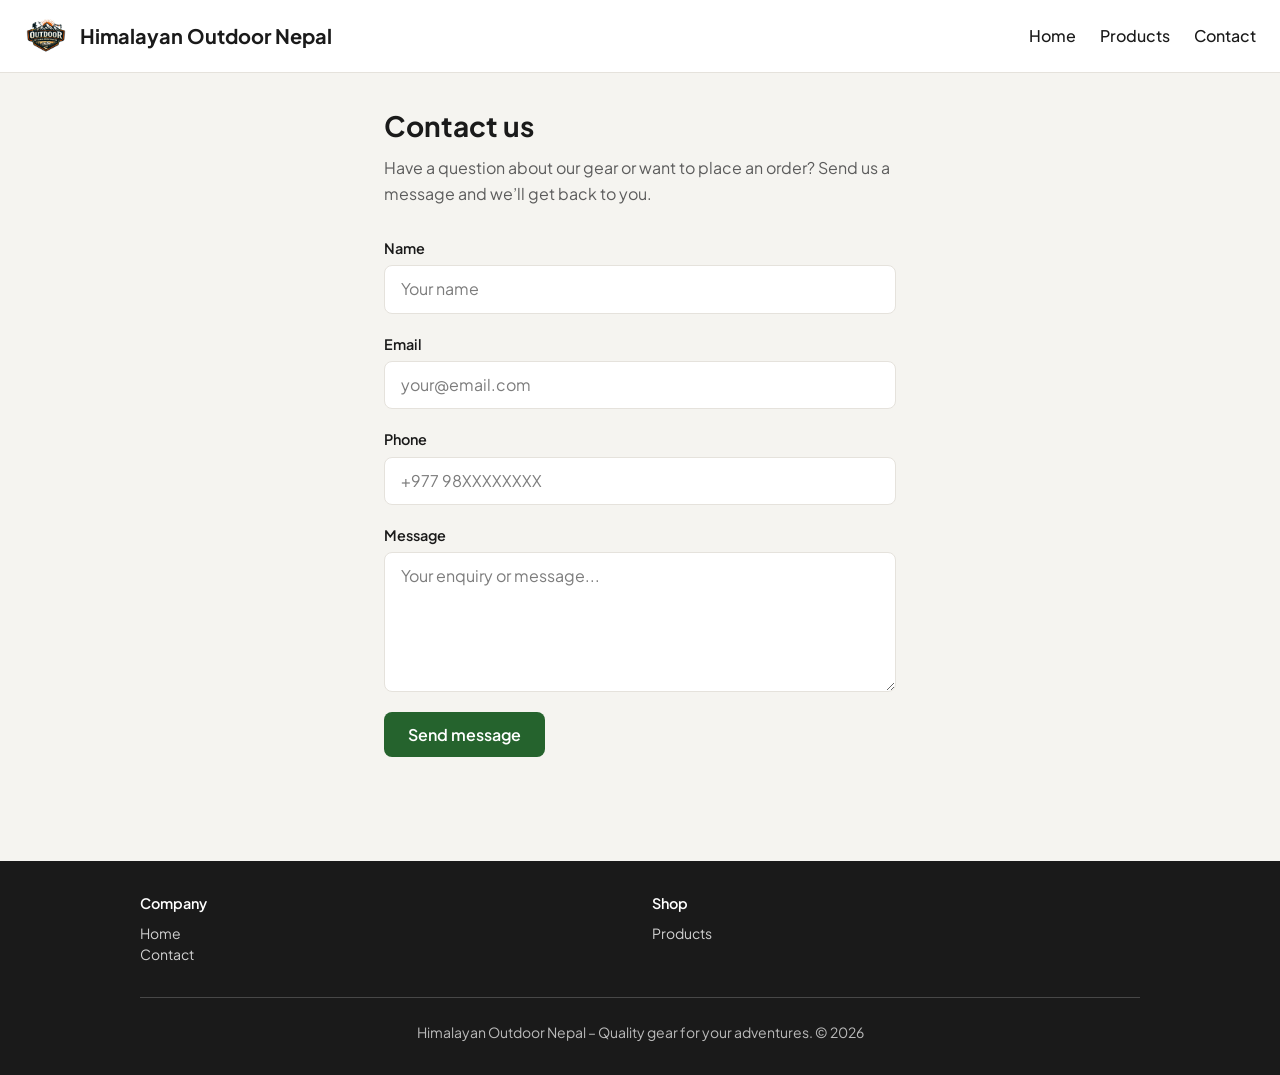
==== contact.html @ f635752b "Add contact page with form and phone field, update nav and footer links Made-with: Cursor" ====
<!DOCTYPE html>
<html lang="en">
<head>
  <meta charset="UTF-8">
  <meta name="viewport" content="width=device-width, initial-scale=1.0">
  <title>Contact – Himalayan Outdoor Nepal</title>
  <meta name="description" content="Get in touch for product enquiries, orders, or support. We'd love to hear from you.">
  <link rel="preconnect" href="https://fonts.googleapis.com">
  <link rel="preconnect" href="https://fonts.gstatic.com" crossorigin>
  <link href="https://fonts.googleapis.com/css2?family=Plus+Jakarta+Sans:wght@400;500;600;700&display=swap" rel="stylesheet">
  <link rel="stylesheet" href="css/style.css">
</head>
<body>
  <header class="site-header">
    <a href="index.html" class="header-brand" aria-label="Himalayan Outdoor Nepal – Home">
      <img src="logo/Himalayan_outdoor_Logo.jpg" alt="" class="site-logo" width="48" height="48">
      <span class="site-title">Himalayan Outdoor Nepal</span>
    </a>
    <nav class="site-nav" aria-label="Main navigation">
      <a href="index.html" class="nav-link">Home</a>
      <a href="index.html#products" class="nav-link">Products</a>
      <a href="contact.html" class="nav-link">Contact</a>
    </nav>
    <button type="button" class="nav-toggle" aria-label="Open menu" aria-expanded="false">
      <span class="nav-toggle__bar"></span>
      <span class="nav-toggle__bar"></span>
      <span class="nav-toggle__bar"></span>
    </button>
  </header>

  <main class="contact-page">
    <div class="contact-page__inner">
      <h1 class="contact-page__title">Contact us</h1>
      <p class="contact-page__intro">Have a question about our gear or want to place an order? Send us a message and we’ll get back to you.</p>

      <form class="contact-form" id="contact-form" action="https://formspree.io/f/mqedoqld" method="POST">
        <input type="hidden" name="_subject" value="Enquiry from Himalayan Outdoor Nepal">
        <div class="form-group">
          <label for="contact-name" class="form-label">Name</label>
          <input type="text" id="contact-name" name="name" class="form-input" required placeholder="Your name">
        </div>
        <div class="form-group">
          <label for="contact-email" class="form-label">Email</label>
          <input type="email" id="contact-email" name="email" class="form-input" required placeholder="your@email.com">
        </div>
        <div class="form-group">
          <label for="contact-phone" class="form-label">Phone</label>
          <input type="tel" id="contact-phone" name="phone" class="form-input" placeholder="+977 98XXXXXXXX">
        </div>
        <div class="form-group">
          <label for="contact-message" class="form-label">Message</label>
          <textarea id="contact-message" name="message" class="form-input form-textarea" required rows="5" placeholder="Your enquiry or message..."></textarea>
        </div>
        <button type="submit" class="btn btn--primary">Send message</button>
        <p id="form-status" class="form-status" aria-live="polite"></p>
      </form>
    </div>
  </main>

  <footer class="site-footer">
    <div class="footer__inner">
      <div class="footer__grid">
        <div class="footer__col">
          <h3 class="footer__heading">Company</h3>
          <ul class="footer__links">
            <li><a href="index.html">Home</a></li>
            <li><a href="contact.html">Contact</a></li>
          </ul>
        </div>
        <div class="footer__col">
          <h3 class="footer__heading">Shop</h3>
          <ul class="footer__links">
            <li><a href="index.html#products">Products</a></li>
          </ul>
        </div>
      </div>
      <p class="footer__copy">Himalayan Outdoor Nepal – Quality gear for your adventures. &copy; <span id="year"></span></p>
    </div>
  </footer>

  <script src="js/contact.js"></script>
</body>
</html>
---- css/style.css ----
/* Himalayan Outdoor Nepal - Product Showcase */

:root {
  --color-bg: #f5f4f0;
  --color-surface: #ffffff;
  --color-text: #1a1a1a;
  --color-text-muted: #5c5c5c;
  --color-accent: #25632d;
  --color-accent-hover: #1e5024;
  --color-hero-bg: #1a2e1f;
  --color-border: #e5e2dc;
  --shadow: 0 2px 12px rgba(0, 0, 0, 0.06);
  --shadow-hover: 0 8px 28px rgba(0, 0, 0, 0.1);
  --radius: 12px;
  --radius-sm: 8px;
  --font-sans: 'Plus Jakarta Sans', system-ui, -apple-system, sans-serif;
}

*,
*::before,
*::after {
  box-sizing: border-box;
}

html {
  scroll-behavior: smooth;
}

body {
  margin: 0;
  font-family: var(--font-sans);
  font-size: 16px;
  line-height: 1.5;
  color: var(--color-text);
  background: var(--color-bg);
  min-height: 100vh;
}

img {
  max-width: 100%;
  height: auto;
  display: block;
}

a {
  color: var(--color-accent);
  text-decoration: none;
}

a:hover {
  text-decoration: underline;
}

/* Header */
.site-header {
  background: var(--color-surface);
  border-bottom: 1px solid var(--color-border);
  padding: 0.875rem 1.5rem;
  position: sticky;
  top: 0;
  z-index: 100;
  display: flex;
  align-items: center;
  justify-content: space-between;
  gap: 1rem;
}

.header-brand {
  display: flex;
  align-items: center;
  gap: 0.75rem;
  text-decoration: none;
  color: inherit;
}

.header-brand:hover {
  text-decoration: none;
}

.site-logo {
  width: 44px;
  height: 44px;
  object-fit: contain;
  border-radius: var(--radius-sm);
}

.site-title {
  margin: 0;
  font-size: 1.25rem;
  font-weight: 700;
  color: var(--color-text);
}

.site-nav {
  display: none;
  align-items: center;
  gap: 1.5rem;
}

.site-nav.is-open {
  display: flex;
}

.nav-link {
  font-weight: 500;
  color: var(--color-text);
  text-decoration: none;
}

.nav-link:hover {
  color: var(--color-accent);
  text-decoration: none;
}

.nav-toggle {
  display: flex;
  flex-direction: column;
  justify-content: center;
  gap: 5px;
  width: 44px;
  height: 44px;
  padding: 0;
  border: none;
  background: transparent;
  cursor: pointer;
  border-radius: var(--radius-sm);
}

.nav-toggle:hover {
  background: var(--color-bg);
}

.nav-toggle__bar {
  display: block;
  width: 22px;
  height: 2px;
  background: var(--color-text);
  border-radius: 1px;
  margin: 0 auto;
}

@media (max-width: 767px) {
  .site-header {
    position: relative;
    flex-wrap: wrap;
  }

  .site-nav {
    position: absolute;
    top: 100%;
    left: 0;
    right: 0;
    background: var(--color-surface);
    border-bottom: 1px solid var(--color-border);
    flex-direction: column;
    padding: 1rem 1.5rem;
    gap: 0.5rem;
    box-shadow: var(--shadow);
  }

  .site-nav.is-open {
    display: flex;
  }
}

@media (min-width: 768px) {
  .site-nav {
    display: flex;
  }

  .nav-toggle {
    display: none;
  }
}

/* Hero */
.hero {
  background: var(--color-hero-bg);
  color: #fff;
  padding: 3rem 1.5rem 4rem;
  text-align: center;
}

.hero__inner {
  max-width: 640px;
  margin: 0 auto;
}

.hero__eyebrow {
  margin: 0 0 0.5rem;
  font-size: 0.875rem;
  font-weight: 600;
  text-transform: uppercase;
  letter-spacing: 0.08em;
  opacity: 0.9;
}

.hero__title {
  margin: 0 0 0.75rem;
  font-size: 2rem;
  font-weight: 700;
  line-height: 1.2;
  letter-spacing: -0.02em;
}

.hero__tagline {
  margin: 0 0 1.5rem;
  font-size: 1.05rem;
  line-height: 1.6;
  opacity: 0.9;
}

.hero__cta {
  display: inline-block;
  padding: 0.75rem 1.5rem;
  background: #fff;
  color: var(--color-hero-bg);
  font-weight: 600;
  font-size: 0.95rem;
  border-radius: var(--radius-sm);
  text-decoration: none;
  transition: opacity 0.2s ease, transform 0.2s ease;
}

.hero__cta:hover {
  opacity: 0.95;
  transform: translateY(-1px);
  text-decoration: none;
}

@media (min-width: 640px) {
  .hero {
    padding: 4rem 1.5rem 5rem;
  }

  .hero__title {
    font-size: 2.5rem;
  }

  .hero__tagline {
    font-size: 1.15rem;
  }
}

/* Features strip */
.features {
  background: var(--color-surface);
  border-bottom: 1px solid var(--color-border);
  padding: 1.5rem;
}

.features__inner {
  max-width: 1000px;
  margin: 0 auto;
  display: grid;
  grid-template-columns: 1fr 1fr;
  gap: 1.5rem;
}

.feature {
  text-align: center;
}

.feature__icon {
  display: block;
  font-size: 1.5rem;
  margin-bottom: 0.5rem;
  opacity: 0.9;
}

.feature__title {
  margin: 0 0 0.25rem;
  font-size: 0.95rem;
  font-weight: 600;
  color: var(--color-text);
}

.feature__text {
  margin: 0;
  font-size: 0.8rem;
  color: var(--color-text-muted);
}

@media (min-width: 640px) {
  .features__inner {
    grid-template-columns: repeat(4, 1fr);
    gap: 2rem;
    padding: 0 1rem;
  }
}

/* Products section */
.products-section {
  padding: 3rem 1.5rem 4rem;
}

.products-section__inner {
  max-width: 1200px;
  margin: 0 auto;
}

.section-title {
  margin: 0 0 0.35rem;
  font-size: 1.75rem;
  font-weight: 700;
  color: var(--color-text);
  text-align: center;
}

.section-subtitle {
  margin: 0 0 2rem;
  font-size: 1rem;
  color: var(--color-text-muted);
  text-align: center;
}

.products-grid {
  display: grid;
  gap: 1.5rem;
  grid-template-columns: 1fr;
}

@media (min-width: 640px) {
  .products-grid {
    grid-template-columns: repeat(2, 1fr);
  }
}

@media (min-width: 1024px) {
  .products-grid {
    grid-template-columns: repeat(3, 1fr);
    gap: 2rem;
  }
}

/* Product card */
.product-card {
  background: var(--color-surface);
  border-radius: var(--radius);
  overflow: hidden;
  box-shadow: var(--shadow);
  transition: box-shadow 0.2s ease, transform 0.2s ease;
  cursor: pointer;
  border: 1px solid var(--color-border);
}

.product-card:hover {
  box-shadow: var(--shadow-hover);
  transform: translateY(-2px);
}

.product-card__image-wrap {
  aspect-ratio: 4 / 3;
  overflow: hidden;
  background: var(--color-border);
}

.product-card__image {
  width: 100%;
  height: 100%;
  object-fit: cover;
}

.product-card__body {
  padding: 1rem 1.25rem;
}

.product-card__name {
  margin: 0 0 0.35em;
  font-size: 1.1rem;
  font-weight: 600;
  color: var(--color-text);
}

.product-card__description {
  margin: 0;
  font-size: 0.9rem;
  color: var(--color-text-muted);
  display: -webkit-box;
  -webkit-line-clamp: 2;
  -webkit-box-orient: vertical;
  overflow: hidden;
}

.product-card__cta {
  margin-top: 0.75rem;
  font-size: 0.875rem;
  font-weight: 600;
  color: var(--color-accent);
}

.product-card:hover .product-card__cta {
  text-decoration: underline;
}

/* Modal */
.modal-overlay {
  position: fixed;
  inset: 0;
  background: rgba(0, 0, 0, 0.5);
  display: flex;
  align-items: center;
  justify-content: center;
  z-index: 200;
  padding: 1rem;
  opacity: 0;
  visibility: hidden;
  transition: opacity 0.2s ease, visibility 0.2s ease;
}

.modal-overlay.is-open {
  opacity: 1;
  visibility: visible;
}

.modal {
  background: var(--color-surface);
  border-radius: var(--radius);
  max-width: 520px;
  width: 100%;
  max-height: 90vh;
  overflow-y: auto;
  box-shadow: 0 20px 40px rgba(0, 0, 0, 0.2);
  transform: scale(0.95);
  transition: transform 0.2s ease;
}

.modal-overlay.is-open .modal {
  transform: scale(1);
}

.modal__image-wrap {
  aspect-ratio: 16 / 10;
  overflow: hidden;
  background: var(--color-border);
}

.modal__image {
  width: 100%;
  height: 100%;
  object-fit: cover;
}

.modal__body {
  padding: 1.5rem;
}

.modal__close {
  position: absolute;
  top: 1rem;
  right: 1rem;
  width: 2.5rem;
  height: 2.5rem;
  border: none;
  border-radius: var(--radius-sm);
  background: rgba(255, 255, 255, 0.9);
  cursor: pointer;
  font-size: 1.25rem;
  line-height: 1;
  color: var(--color-text);
  z-index: 1;
  display: flex;
  align-items: center;
  justify-content: center;
  transition: background 0.2s ease;
}

.modal__close:hover {
  background: var(--color-surface);
}

.modal__header {
  position: relative;
}


.modal__name {
  margin: 0 0 0.5rem;
  font-size: 1.35rem;
  font-weight: 700;
  color: var(--color-text);
}

.modal__description {
  margin: 0 0 1rem;
  color: var(--color-text-muted);
  font-size: 0.95rem;
}

.modal__specs {
  margin: 0;
  padding: 0;
  list-style: none;
  border-top: 1px solid var(--color-border);
  padding-top: 1rem;
}

.modal__specs dt {
  font-weight: 600;
  font-size: 0.8rem;
  text-transform: uppercase;
  letter-spacing: 0.05em;
  color: var(--color-text-muted);
  margin-top: 0.75rem;
}

.modal__specs dt:first-child {
  margin-top: 0;
}

.modal__specs dd {
  margin: 0.25rem 0 0;
  color: var(--color-text);
}

/* Testimonials */
.testimonials {
  background: var(--color-surface);
  padding: 3rem 1.5rem;
  border-top: 1px solid var(--color-border);
}

.testimonials__inner {
  max-width: 1000px;
  margin: 0 auto;
}

.testimonials .section-title {
  margin-bottom: 1.5rem;
}

.testimonials__grid {
  display: grid;
  gap: 1.5rem;
  grid-template-columns: 1fr;
}

.testimonial {
  margin: 0;
  padding: 1.25rem;
  background: var(--color-bg);
  border-radius: var(--radius);
  border: 1px solid var(--color-border);
}

.testimonial__text {
  margin: 0 0 0.75rem;
  font-size: 0.95rem;
  line-height: 1.6;
  color: var(--color-text);
  font-style: italic;
}

.testimonial__cite {
  font-size: 0.85rem;
  color: var(--color-text-muted);
  font-style: normal;
}

@media (min-width: 640px) {
  .testimonials__grid {
    grid-template-columns: repeat(3, 1fr);
  }
}

/* CTA */
.cta {
  background: var(--color-accent);
  color: #fff;
  padding: 3rem 1.5rem;
  text-align: center;
}

.cta__inner {
  max-width: 520px;
  margin: 0 auto;
}

.cta__title {
  margin: 0 0 0.5rem;
  font-size: 1.5rem;
  font-weight: 700;
}

.cta__text {
  margin: 0 0 1.25rem;
  font-size: 1rem;
  opacity: 0.95;
}

.cta__button {
  display: inline-block;
  padding: 0.75rem 1.5rem;
  background: #fff;
  color: var(--color-accent);
  font-weight: 600;
  font-size: 0.95rem;
  border-radius: var(--radius-sm);
  text-decoration: none;
  transition: opacity 0.2s ease, transform 0.2s ease;
}

.cta__button:hover {
  opacity: 0.95;
  transform: translateY(-1px);
  text-decoration: none;
  color: var(--color-accent);
}

@media (min-width: 640px) {
  .cta__title {
    font-size: 1.75rem;
  }
}

/* Contact page */
.contact-page {
  padding: 2rem 1.5rem 4rem;
  max-width: 560px;
  margin: 0 auto;
}

.contact-page__title {
  margin: 0 0 0.5rem;
  font-size: 1.75rem;
  font-weight: 700;
  color: var(--color-text);
}

.contact-page__intro {
  margin: 0 0 2rem;
  color: var(--color-text-muted);
  font-size: 1rem;
  line-height: 1.6;
}

.contact-form {
  display: flex;
  flex-direction: column;
  gap: 1.25rem;
}

.form-group {
  display: flex;
  flex-direction: column;
  gap: 0.35rem;
}

.form-label {
  font-size: 0.9rem;
  font-weight: 600;
  color: var(--color-text);
}

.form-input {
  width: 100%;
  padding: 0.75rem 1rem;
  font-family: var(--font-sans);
  font-size: 1rem;
  line-height: 1.4;
  color: var(--color-text);
  background: var(--color-surface);
  border: 1px solid var(--color-border);
  border-radius: var(--radius-sm);
  transition: border-color 0.2s ease;
}

.form-input:focus {
  outline: none;
  border-color: var(--color-accent);
}

.form-input::placeholder {
  color: var(--color-text-muted);
  opacity: 0.8;
}

.form-textarea {
  min-height: 140px;
  resize: vertical;
}

.btn {
  display: inline-block;
  padding: 0.75rem 1.5rem;
  font-family: var(--font-sans);
  font-size: 1rem;
  font-weight: 600;
  text-align: center;
  border: none;
  border-radius: var(--radius-sm);
  cursor: pointer;
  transition: opacity 0.2s ease, transform 0.2s ease;
}

.btn--primary {
  background: var(--color-accent);
  color: #fff;
  align-self: flex-start;
}

.btn--primary:hover {
  opacity: 0.95;
  transform: translateY(-1px);
}

.btn--primary:disabled {
  opacity: 0.6;
  cursor: not-allowed;
  transform: none;
}

.form-status {
  margin: 0;
  font-size: 0.9rem;
  min-height: 1.4em;
}

.form-status.success {
  color: var(--color-accent);
}

.form-status.error {
  color: #c0392b;
}

/* Footer */
.site-footer {
  padding: 2rem 1.5rem;
  background: var(--color-text);
  color: rgba(255, 255, 255, 0.85);
  font-size: 0.875rem;
}

.footer__inner {
  max-width: 1000px;
  margin: 0 auto;
}

.footer__grid {
  display: grid;
  gap: 1.5rem;
  grid-template-columns: 1fr 1fr;
  margin-bottom: 2rem;
}

.footer__heading {
  margin: 0 0 0.5rem;
  font-size: 0.9rem;
  font-weight: 600;
  color: #fff;
}

.footer__links {
  margin: 0;
  padding: 0;
  list-style: none;
}

.footer__links a {
  color: rgba(255, 255, 255, 0.8);
  text-decoration: none;
}

.footer__links a:hover {
  color: #fff;
  text-decoration: underline;
}

.footer__copy {
  margin: 0;
  padding-top: 1.5rem;
  border-top: 1px solid rgba(255, 255, 255, 0.2);
  text-align: center;
  color: rgba(255, 255, 255, 0.7);
}

/* Loading & empty states */
.loading,
.empty-state {
  text-align: center;
  padding: 3rem 1rem;
  color: var(--color-text-muted);
}

.empty-state {
  grid-column: 1 / -1;
}
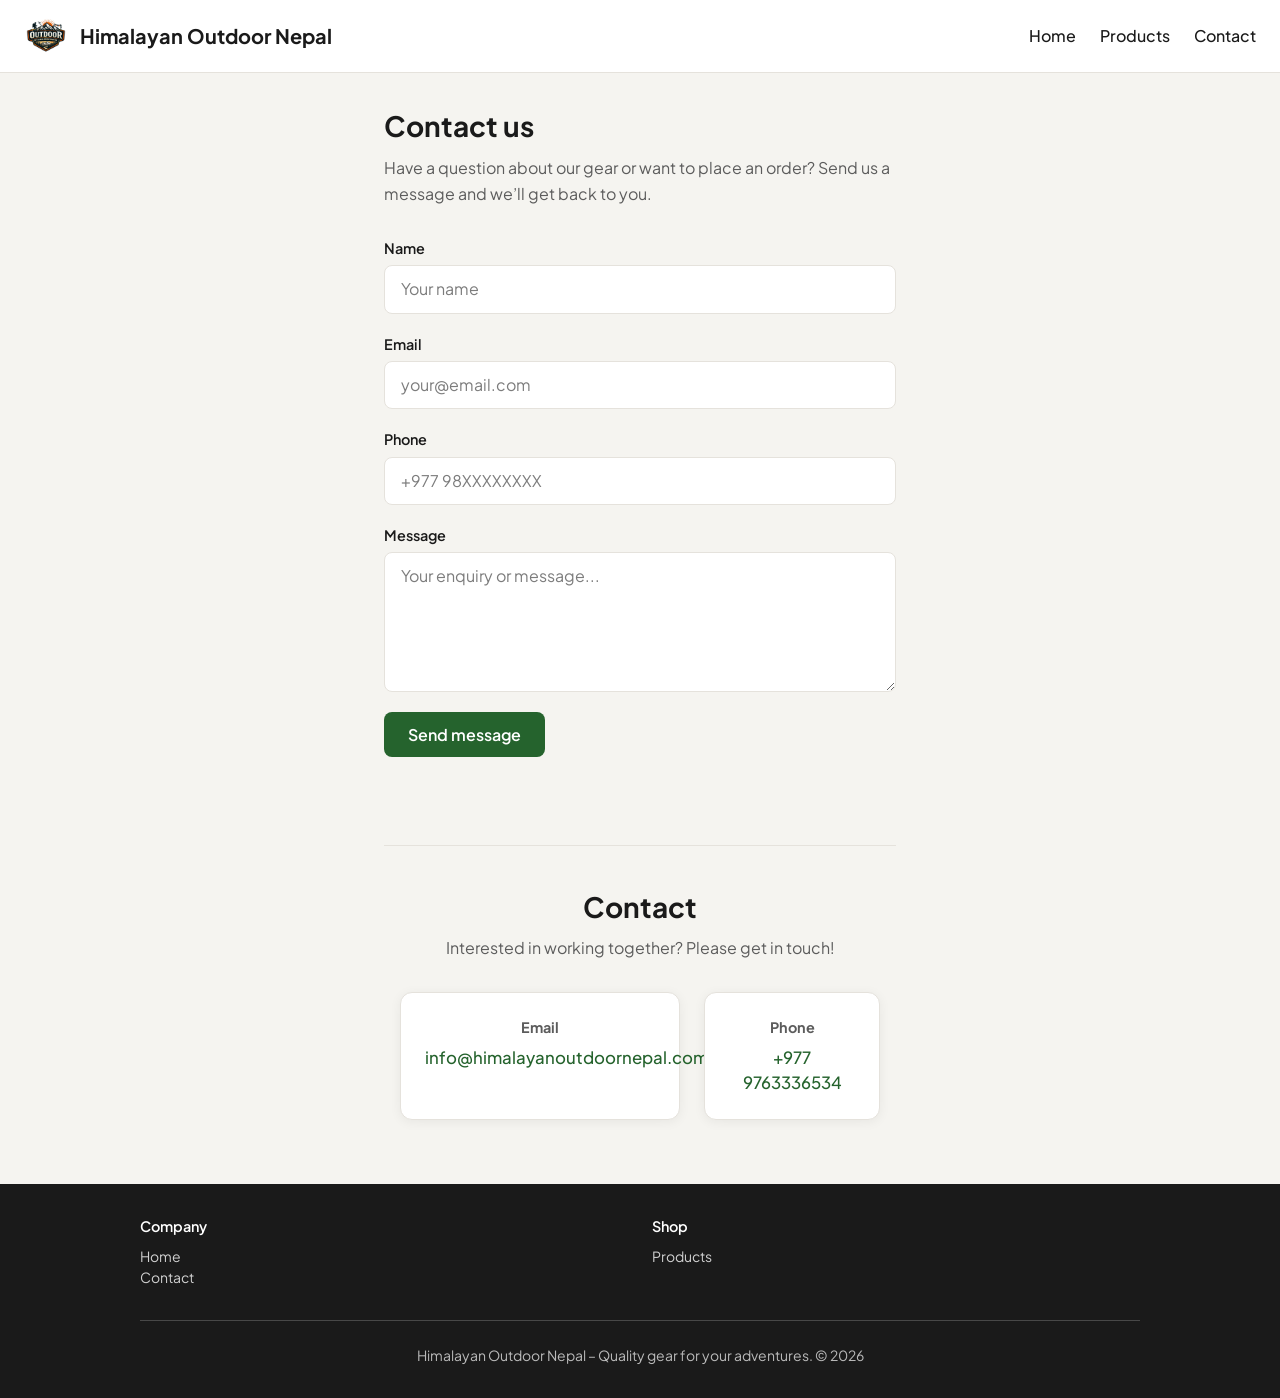
==== commit f5798eda: "Add Get in Touch CTA, Contact section with Email/Phone cards, fix product fetch paths for Cloudflare" ====
--- a/contact.html
+++ b/contact.html
@@ -54,6 +54,21 @@
         <button type="submit" class="btn btn--primary">Send message</button>
         <p id="form-status" class="form-status" aria-live="polite"></p>
       </form>
+
+      <section class="contact-info contact-info--page">
+        <h2 class="contact-info__title">Contact</h2>
+        <p class="contact-info__intro">Interested in working together? Please get in touch!</p>
+        <div class="contact-info__cards">
+          <div class="contact-info__card">
+            <strong class="contact-info__label">Email</strong>
+            <a href="mailto:info@himalayanoutdoornepal.com" class="contact-info__value">info@himalayanoutdoornepal.com</a>
+          </div>
+          <div class="contact-info__card">
+            <strong class="contact-info__label">Phone</strong>
+            <a href="tel:+9779763336534" class="contact-info__value">+977 9763336534</a>
+          </div>
+        </div>
+      </section>
     </div>
   </main>
 
--- a/css/style.css
+++ b/css/style.css
@@ -613,6 +613,111 @@
   }
 }
 
+.cta--contact {
+  background: var(--color-surface);
+  color: var(--color-text);
+}
+
+.cta--contact .cta__text {
+  color: var(--color-text-muted);
+  opacity: 1;
+}
+
+.cta__button--coral {
+  background: #e85a4d;
+  color: #fff;
+}
+
+.cta__button--coral:hover {
+  background: #d84a3f;
+  color: #fff;
+  text-decoration: none;
+}
+
+/* Contact info section (Email / Phone cards) */
+.contact-info {
+  background: #f5f5f4;
+  padding: 3rem 1.5rem;
+  text-align: center;
+}
+
+.contact-info__inner {
+  max-width: 560px;
+  margin: 0 auto;
+}
+
+.contact-info__title {
+  margin: 0 0 0.5rem;
+  font-size: 1.75rem;
+  font-weight: 700;
+  color: var(--color-text);
+}
+
+.contact-info__intro {
+  margin: 0 0 2rem;
+  font-size: 1rem;
+  color: var(--color-text-muted);
+  line-height: 1.5;
+}
+
+.contact-info__cards {
+  display: flex;
+  flex-direction: column;
+  gap: 1rem;
+}
+
+.contact-info__card {
+  background: var(--color-surface);
+  border-radius: var(--radius);
+  padding: 1.5rem;
+  box-shadow: 0 2px 12px rgba(0, 0, 0, 0.06);
+  border: 1px solid var(--color-border);
+}
+
+.contact-info__label {
+  display: block;
+  font-size: 0.9rem;
+  color: var(--color-text-muted);
+  margin-bottom: 0.35rem;
+}
+
+.contact-info__value {
+  font-size: 1.05rem;
+  font-weight: 500;
+  color: var(--color-accent);
+  text-decoration: none;
+}
+
+.contact-info__value:hover {
+  text-decoration: underline;
+  color: var(--color-accent-hover);
+}
+
+.contact-info--page {
+  margin-top: 3rem;
+  padding: 2.5rem 0 0;
+  border-top: 1px solid var(--color-border);
+  background: transparent;
+}
+
+.contact-info--page .contact-info__cards {
+  max-width: 480px;
+  margin: 0 auto;
+}
+
+@media (min-width: 640px) {
+  .contact-info__cards {
+    flex-direction: row;
+    justify-content: center;
+    gap: 1.5rem;
+  }
+
+  .contact-info__card {
+    flex: 1;
+    max-width: 280px;
+  }
+}
+
 /* Contact page */
 .contact-page {
   padding: 2rem 1.5rem 4rem;
